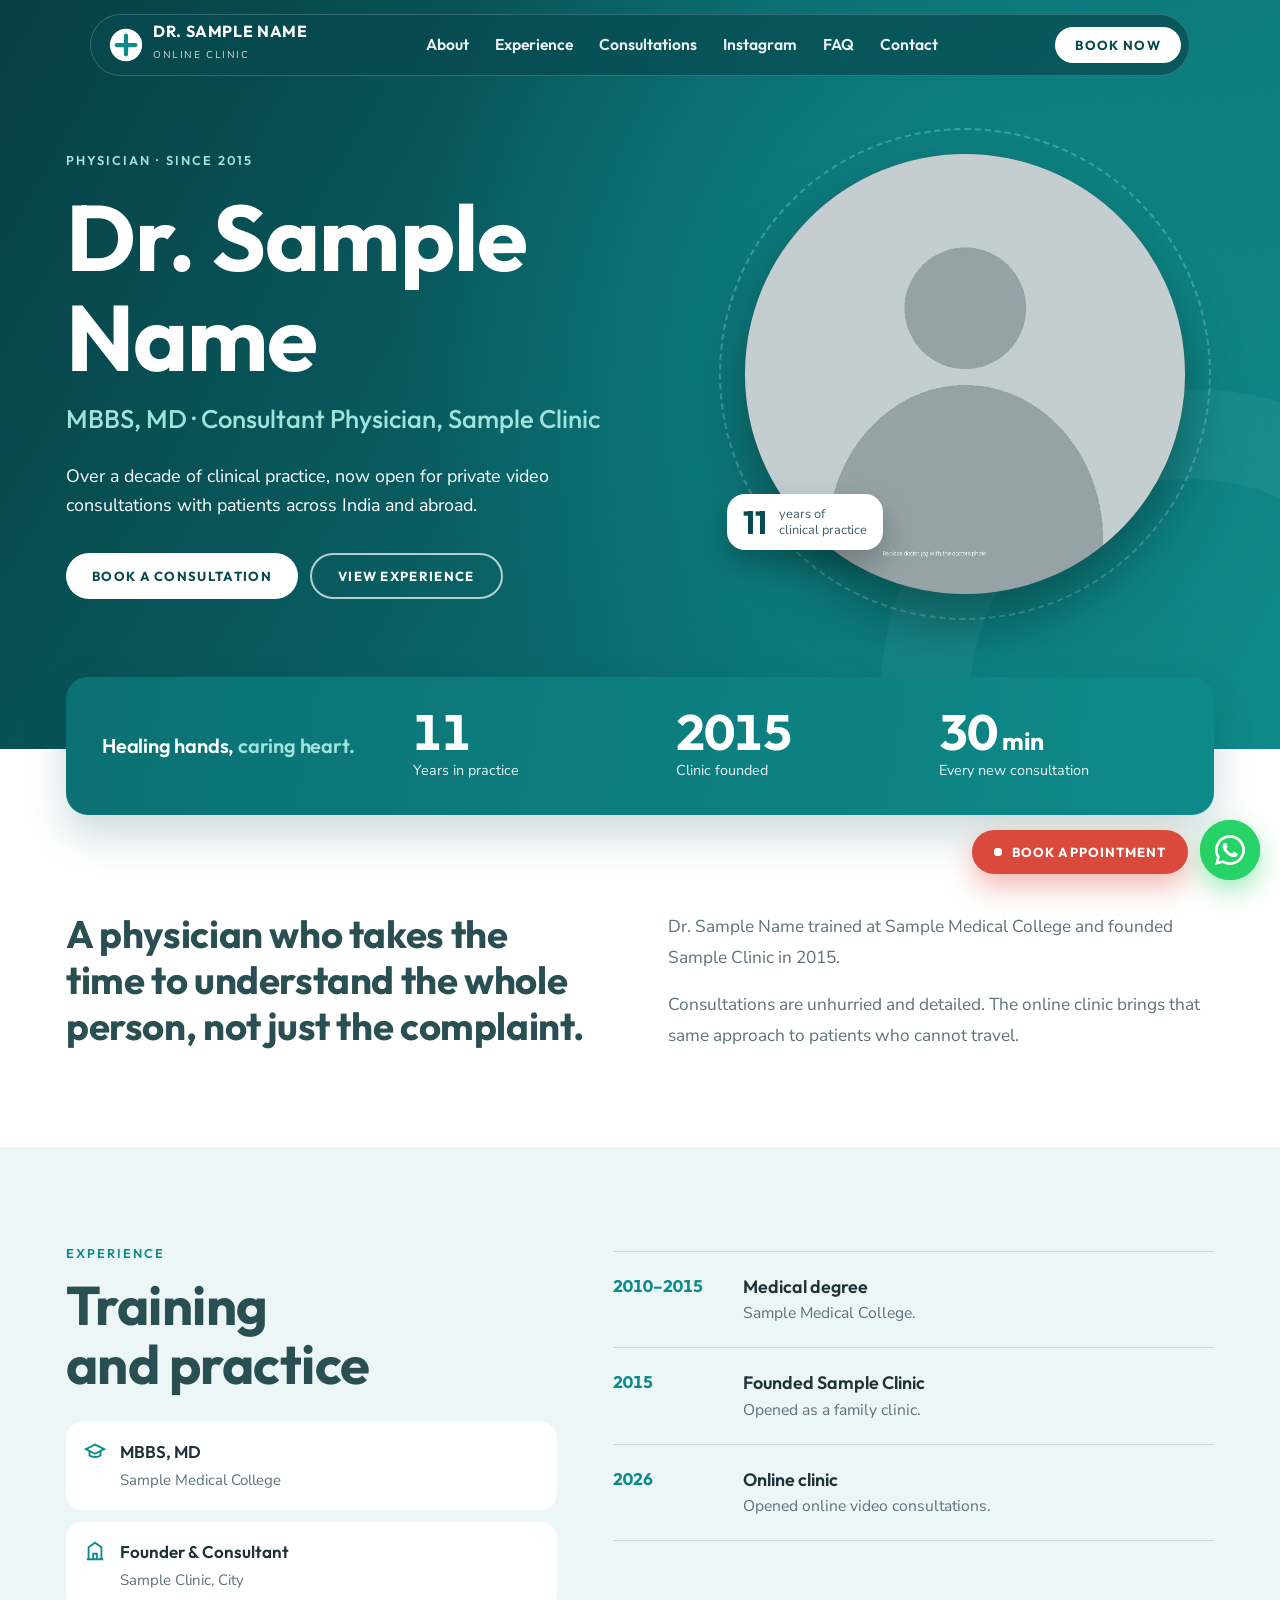
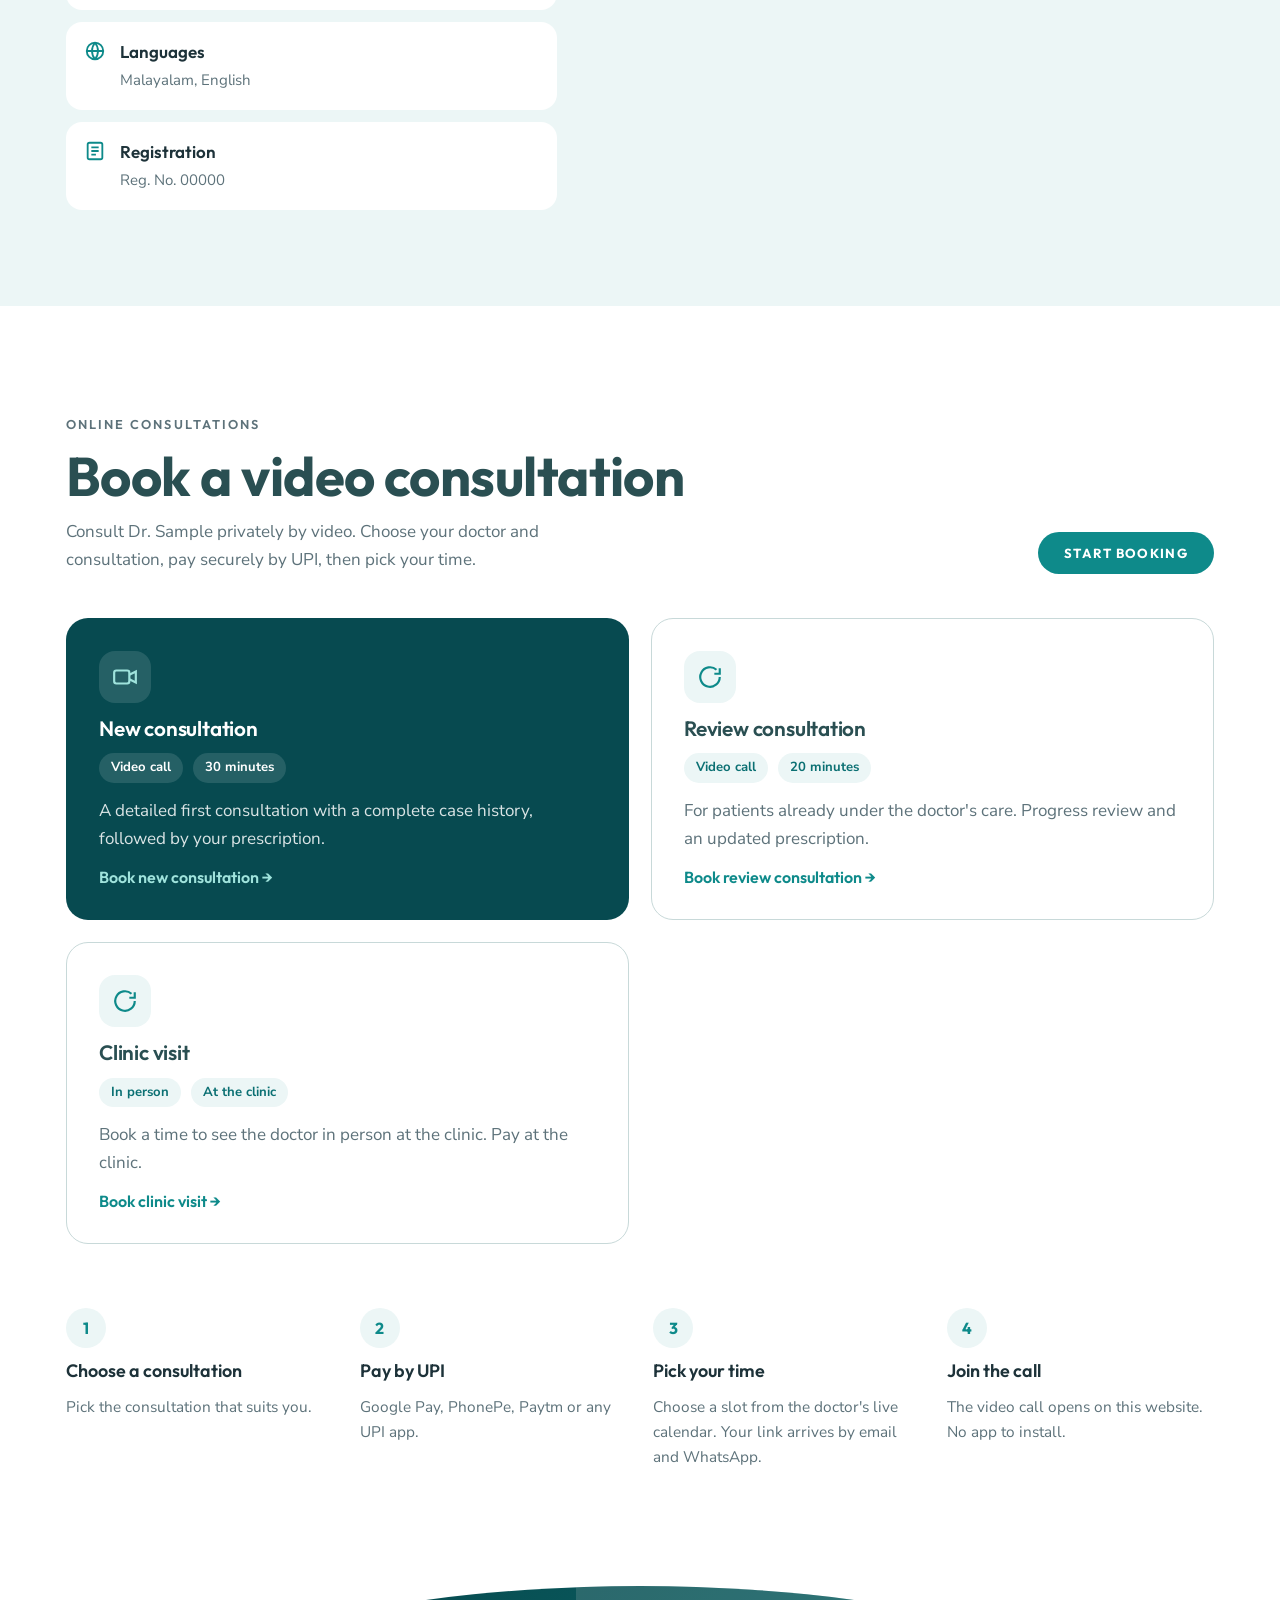
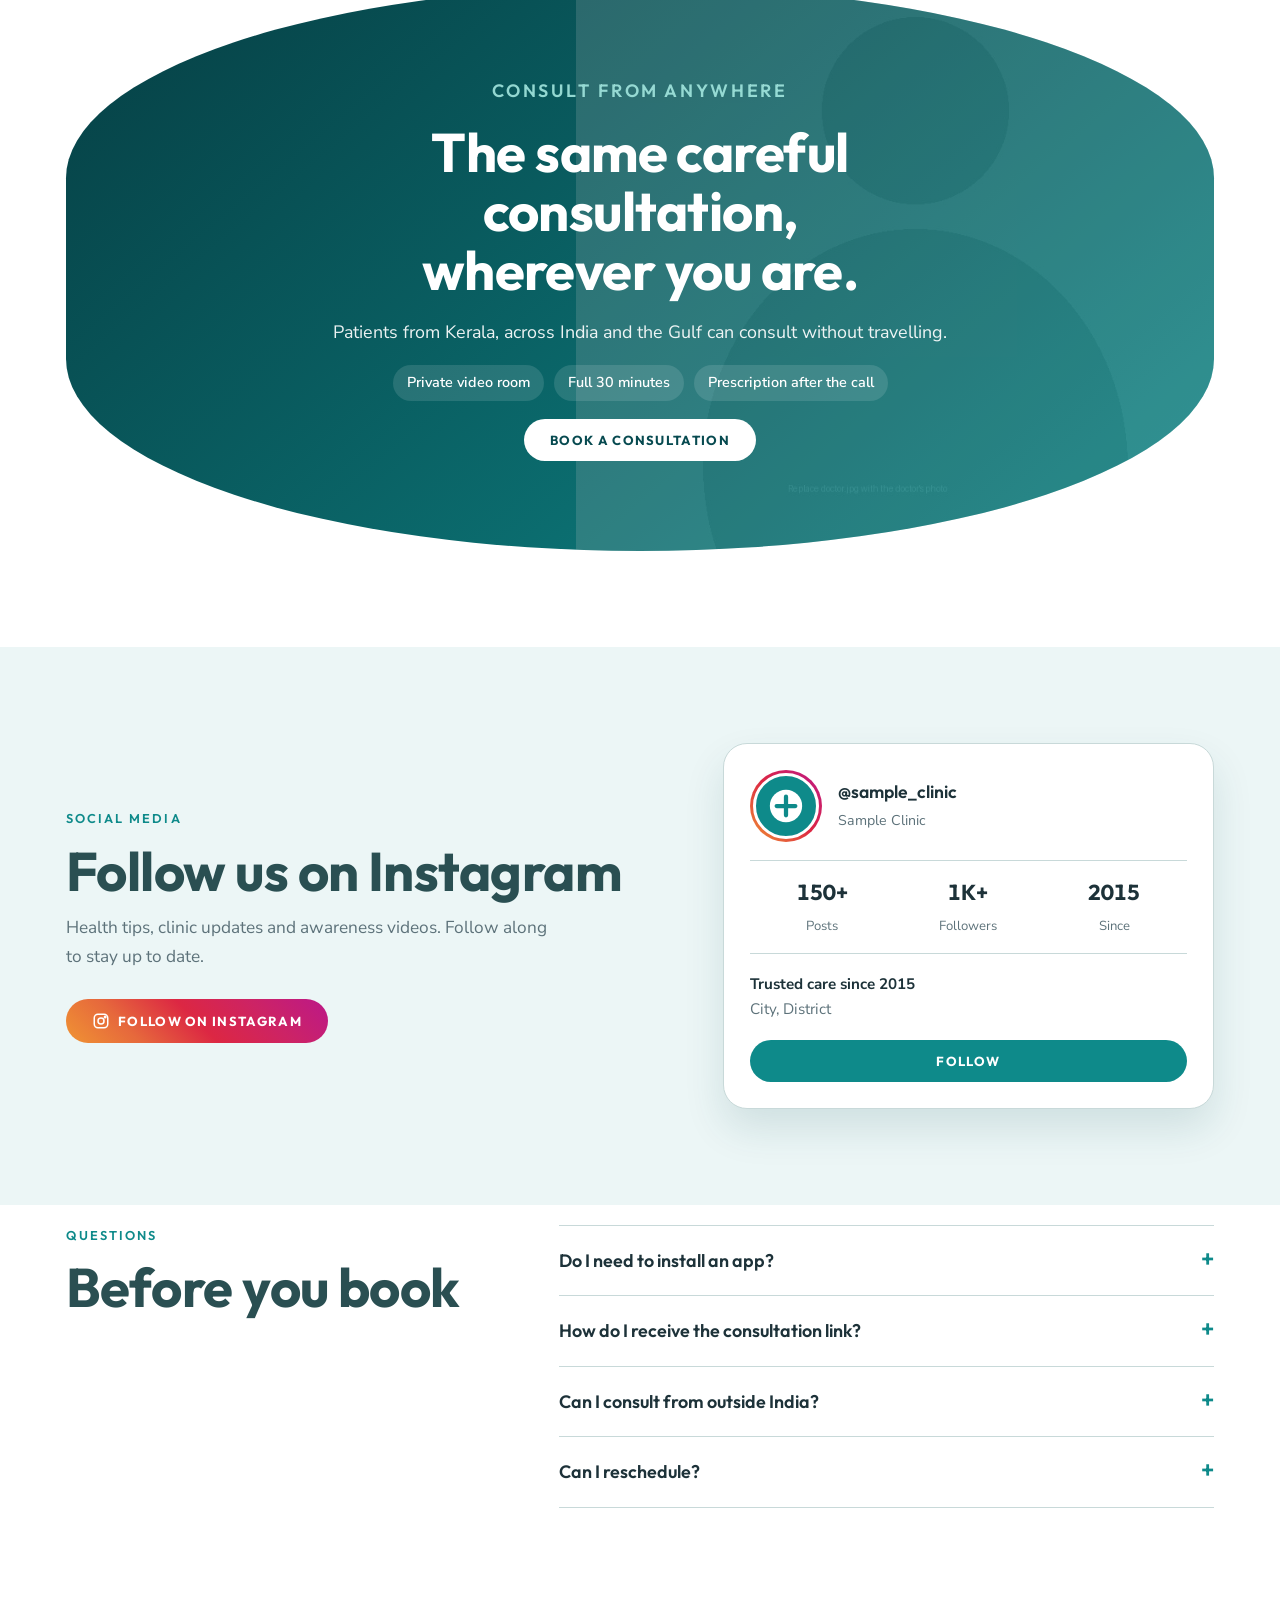
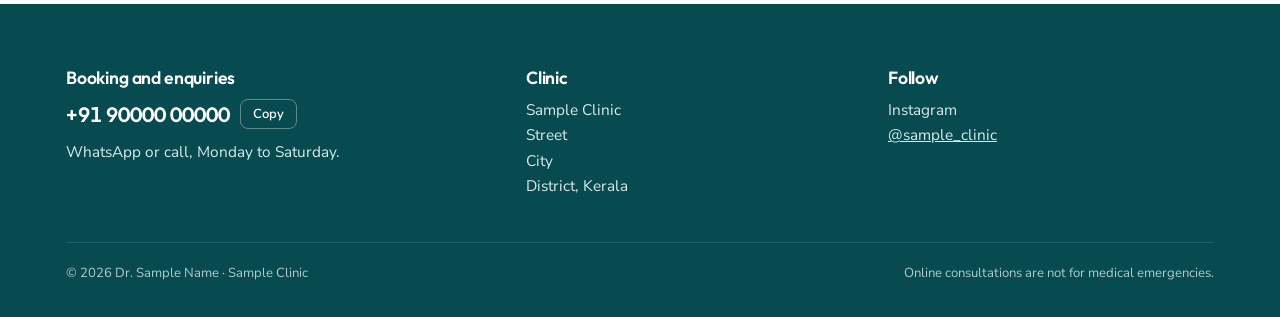
==== index.html @ 34da8a1d "Initial commit" ====
<!doctype html>
<html lang="en">
<head>
<meta charset="utf-8">
<meta name="viewport" content="width=device-width, initial-scale=1, viewport-fit=cover">
<title>Online Clinic</title>
<meta name="description" content="Book an online video consultation.">
<style>:root{padding-top:env(safe-area-inset-top,0px);padding-bottom:env(safe-area-inset-bottom,0px)}body{margin:0}img{max-width:100%}[hidden]{display:none!important}</style>
<link rel="preconnect" href="https://fonts.googleapis.com">
<link rel="stylesheet" href="https://fonts.googleapis.com/css2?family=Outfit:wght@500;600;700;800&family=Nunito+Sans:opsz,wght@6..12,400;6..12,600;6..12,700&display=swap">
<link rel="stylesheet" href="style.css">
<link rel="manifest" href="manifest.webmanifest">
<link rel="icon" type="image/png" href="icons/icon-192.png">
<link rel="apple-touch-icon" href="icons/icon-192.png">
<!-- Doctor details live in config.js. Do not edit this file for a new doctor. -->
<script>document.write('<script src="config.js?v=' + Date.now() + '"><\/script>')</script><!-- always the newest settings -->
</head>
<body>
<div id="app"></div>
<div class="overlay" id="ov" hidden>
  <div class="sheet" role="dialog" aria-modal="true" aria-labelledby="sheet-title">
    <div class="sheet-top"><h3 id="sheet-title">Book a consultation</h3><button class="x" id="close" aria-label="Close">×</button></div>
    <div class="prog" aria-hidden="true"><i></i><i></i><i></i></div>
    <div id="stepbox"></div>
  </div>
</div>
<script src="qrcode.js"></script>
<script src="app.js"></script>
</body>
</html>
---- style.css ----
/* Template: colours come from config.js → theme. Layout: floating pill nav over a full-bleed teal hero (doctor profile + portrait in a big circle) → overlapping stats band → two-column statement → experience timeline → booking (types + steps) → circle-cropped online consult panel → FAQ → contact. Prices appear only inside the booking sheet. */
:root{
  --brand:#0e8a8a; --brand-deep:#074a50; --accent:#d94a3d; --sky:#9fe3dc;
  --teal:var(--brand); --teal-deep:var(--brand-deep); --teal-ink:color-mix(in srgb,var(--brand) 60%,var(--brand-deep)); --coral:var(--accent);
  --slate:color-mix(in srgb,var(--brand-deep) 55%,#555); --bg:#ffffff; --soft:color-mix(in srgb,var(--brand) 8%,#fff); --surface:#ffffff; --fg:#1d3239; --muted:#5d727a; --line:color-mix(in srgb,var(--brand) 14%,#e6e6e6);
  --on-teal:#ffffff;
  --display:"Outfit","Avenir Next","Segoe UI",system-ui,sans-serif;
  --body:"Nunito Sans",system-ui,-apple-system,sans-serif;
}
@media (prefers-color-scheme:dark){:root:not([data-theme="light"]){
  --teal:color-mix(in srgb,var(--brand) 55%,#fff); --teal-deep:color-mix(in srgb,var(--brand-deep) 75%,#000); --teal-ink:color-mix(in srgb,var(--brand-deep) 85%,#000); --coral:color-mix(in srgb,var(--accent) 70%,#fff);
  --slate:#c4d6da; --bg:#0d1719; --soft:#13232a; --surface:#172a30; --fg:#e7f0f1; --muted:#a0b5b9; --line:#26404a;
  --on-teal:#06191a; color-scheme:dark}}
:root[data-theme="dark"]{
  --teal:color-mix(in srgb,var(--brand) 55%,#fff); --teal-deep:color-mix(in srgb,var(--brand-deep) 75%,#000); --teal-ink:color-mix(in srgb,var(--brand-deep) 85%,#000); --coral:color-mix(in srgb,var(--accent) 70%,#fff);
  --slate:#c4d6da; --bg:#0d1719; --soft:#13232a; --surface:#172a30; --fg:#e7f0f1; --muted:#a0b5b9; --line:#26404a;
  --on-teal:#06191a; color-scheme:dark}
*{box-sizing:border-box}
html{scroll-behavior:smooth}
body{background:var(--bg);color:var(--fg);font-family:var(--body);font-size:17px;line-height:1.65}
body::before{content:"";position:fixed;inset:0 0 auto;height:env(safe-area-inset-top,0px);z-index:40;background:var(--teal-deep)}
.wrap{max-width:1180px;margin:0 auto;padding-left:max(16px,env(safe-area-inset-left,0px));padding-right:max(16px,env(safe-area-inset-right,0px))}
h1,h2,h3{font-family:var(--display);line-height:1.08;text-wrap:balance;margin:0;letter-spacing:-.01em}
h2{font-size:clamp(2rem,4.6vw,3.4rem);font-weight:700;color:var(--slate)}
h3{font-size:1.3rem;font-weight:600;color:var(--slate)}
p{margin:0}
a{color:inherit}
.eyebrow{font-family:var(--display);font-size:.8rem;letter-spacing:.16em;text-transform:uppercase;font-weight:600;color:var(--teal)}
.btn{display:inline-flex;align-items:center;justify-content:center;gap:8px;border:0;border-radius:999px;padding:13px 26px;font:700 .82rem var(--display);letter-spacing:.1em;text-transform:uppercase;cursor:pointer;text-decoration:none;transition:transform .15s,background .15s}
.btn:hover{transform:translateY(-1px)}
.btn:focus-visible,button:focus-visible,a:focus-visible,input:focus-visible,textarea:focus-visible,summary:focus-visible{outline:3px solid var(--coral);outline-offset:3px}
.btn-solid{background:var(--teal);color:var(--on-teal)}
.btn-light{background:#fff;color:var(--brand-deep)}
.btn-line{background:transparent;color:#fff;border:2px solid rgba(255,255,255,.7)}
.go{font-family:var(--display);font-weight:600;color:var(--teal);text-decoration:none;display:inline-flex;gap:6px;align-items:center;border:0;background:none;padding:0;font-size:1rem;cursor:pointer}
.go:hover{text-decoration:underline}
section{padding-block:96px}

/* floating pill nav */
.navwrap{position:fixed;top:calc(14px + env(safe-area-inset-top,0px));left:0;right:0;z-index:30;padding-left:max(16px,env(safe-area-inset-left,0px));padding-right:max(16px,env(safe-area-inset-right,0px))}
.pill{max-width:1100px;margin:0 auto;display:flex;align-items:center;justify-content:space-between;gap:16px;padding:8px 8px 8px 18px;border-radius:999px;background:color-mix(in srgb,var(--brand-deep) 72%,transparent);backdrop-filter:blur(12px);-webkit-backdrop-filter:blur(12px);border:1px solid rgba(255,255,255,.18);color:#fff}
.brand{display:flex;align-items:center;gap:10px;text-decoration:none}
.brand b{font-family:var(--display);font-weight:700;font-size:1rem;letter-spacing:.04em;display:block;line-height:1}
.brand small{font-size:.62rem;letter-spacing:.16em;text-transform:uppercase;opacity:.8}
.links{display:flex;gap:26px;font-family:var(--display);font-weight:600;font-size:.98rem}
.links a{text-decoration:none;opacity:.92}
.links a:hover{opacity:1}
.pill .btn{padding:10px 20px}
@media (max-width:900px){.links{display:none}}

/* hero */
.hero{background:var(--teal-deep);color:#fff;position:relative;overflow:hidden;padding-block:150px 150px}
.hero::before{content:"";position:absolute;inset:0;background:radial-gradient(circle at 78% 40%,color-mix(in srgb,var(--brand) 90%,transparent),transparent 55%),linear-gradient(120deg,color-mix(in srgb,var(--brand-deep) 85%,#000) 0%,color-mix(in srgb,var(--brand-deep) 50%,var(--brand)) 60%,var(--brand) 100%)}
.hero-grid{position:relative;display:grid;grid-template-columns:1.1fr .9fr;gap:40px;align-items:center}
@media (max-width:900px){.hero-grid{grid-template-columns:1fr}.hero{padding-block:120px 140px}}
.hero .eyebrow{color:var(--sky)}
.hero h1{font-size:clamp(3rem,7.6vw,5.8rem);font-weight:700;margin-block:16px 10px}
.hero .role{font-family:var(--display);font-size:clamp(1.2rem,2.4vw,1.6rem);font-weight:500;color:var(--sky);margin-bottom:22px}
.hero .lead{font-size:1.12rem;max-width:48ch;opacity:.92}
.cta{display:flex;flex-wrap:wrap;gap:12px;margin-top:32px}
.portrait{position:relative;justify-self:center;width:min(440px,100%);aspect-ratio:1}
.portrait .ring{position:absolute;inset:-6%;border-radius:50%;border:2px solid rgba(159,227,220,.35)}
.portrait .disc{position:absolute;inset:0;border-radius:50%;overflow:hidden;background:#5b5f66;box-shadow:0 30px 60px rgba(0,0,0,.35)}
.portrait img{width:100%;height:100%;object-fit:cover;object-position:50% 20%;display:block}
.portrait .badge{position:absolute;left:-4%;bottom:10%;background:#fff;color:var(--brand-deep);border-radius:18px;padding:12px 16px;display:flex;gap:12px;align-items:center;box-shadow:0 14px 30px rgba(0,0,0,.25)}
.portrait .badge strong{font-family:var(--display);font-size:2rem;line-height:1;font-weight:700}
.portrait .badge span{font-size:.8rem;line-height:1.25;color:#3f5d6b}
.arc{position:absolute;right:-220px;bottom:-260px;width:620px;height:620px;border-radius:50%;border:90px solid rgba(159,227,220,.07)}

/* stats band */
.band{position:relative;z-index:2;margin-top:-72px}
.band-in{background:linear-gradient(100deg,var(--teal-ink),var(--teal));color:#fff;border-radius:22px;padding:30px 36px;display:grid;grid-template-columns:1.2fr repeat(3,1fr);gap:24px;align-items:center;box-shadow:0 20px 40px rgba(7,74,80,.2)}
.band-in h3{color:#fff;font-size:1.25rem;line-height:1.2}
.band-in h3 span{color:var(--sky)}
.stat strong{font-family:var(--display);font-size:clamp(2.2rem,4vw,3.1rem);font-weight:700;line-height:1;display:block;font-variant-numeric:tabular-nums}
.stat small{font-size:.9rem;opacity:.9}
@media (max-width:820px){.band-in{grid-template-columns:1fr 1fr;padding:26px}.band-in h3{grid-column:1/-1}}

/* statement */
.statement{display:grid;grid-template-columns:1fr 1fr;gap:56px;align-items:start}
@media (max-width:820px){.statement{grid-template-columns:1fr;gap:24px}}
.statement h2{font-size:clamp(1.7rem,3.4vw,2.4rem);line-height:1.2}
.statement p{color:var(--muted);font-size:1.08rem;line-height:1.8}
.statement p + p{margin-top:16px}

/* experience */
.exp{background:var(--soft)}
.exp-grid{display:grid;grid-template-columns:.9fr 1.1fr;gap:56px}
@media (max-width:820px){.exp-grid{grid-template-columns:1fr;gap:36px}}
.exp-grid > div{min-width:0}
.timeline{display:grid;gap:0;position:relative;margin-top:8px}
.tl{display:grid;grid-template-columns:110px 1fr;gap:20px;padding-block:20px;border-bottom:1px solid var(--line)}
.tl:first-child{border-top:1px solid var(--line)}
.tl .yr{font-family:var(--display);font-weight:700;color:var(--teal);font-size:1.05rem;font-variant-numeric:tabular-nums}
.tl b{font-family:var(--display);font-weight:600;font-size:1.12rem;display:block;color:var(--fg)}
.tl p{color:var(--muted);font-size:.98rem}
@media (max-width:520px){.tl{grid-template-columns:1fr;gap:4px}}
.creds{display:grid;gap:12px;margin-top:28px}
.cred{display:flex;gap:14px;align-items:flex-start;background:var(--surface);border-radius:16px;padding:16px 18px}
.cred svg{flex:none;color:var(--teal);margin-top:2px}
.cred b{display:block;font-family:var(--display);font-weight:600}
.cred span{color:var(--muted);font-size:.94rem}
.tag{display:inline-block;font-size:.66rem;letter-spacing:.1em;text-transform:uppercase;border:1px solid var(--line);color:var(--muted);padding:1px 7px;border-radius:6px;margin-left:6px;vertical-align:middle;font-family:var(--body)}

/* booking */
.book-head{display:flex;flex-wrap:wrap;justify-content:space-between;align-items:end;gap:20px;margin-bottom:44px}
.book-head p{color:var(--muted);max-width:52ch;margin-top:12px}
.types{display:grid;grid-template-columns:repeat(2,1fr);gap:22px}
@media (max-width:760px){.types{grid-template-columns:1fr}}
.type{border-radius:22px;padding:32px;display:grid;gap:14px;align-content:start;background:var(--surface);border:1px solid var(--line)}
.type.feature{background:var(--teal-deep);color:#fff;border-color:transparent}
.type.feature h3{color:#fff}
.type.feature .go{color:var(--sky)}
.type .meta{display:flex;gap:10px;flex-wrap:wrap}
.type .meta span{font-size:.82rem;font-weight:700;border-radius:999px;padding:4px 12px;background:var(--soft);color:var(--teal-ink)}
.type.feature .meta span{background:rgba(255,255,255,.12);color:#fff}
.type p{color:var(--muted)}
.type.feature p{color:rgba(255,255,255,.85)}
.ic{width:52px;height:52px;border-radius:16px;display:grid;place-items:center;background:var(--soft);color:var(--teal)}
.type.feature .ic{background:rgba(255,255,255,.12);color:var(--sky)}
.steps{display:grid;grid-template-columns:repeat(4,1fr);gap:26px;margin-top:64px;counter-reset:s}
@media (max-width:900px){.steps{grid-template-columns:1fr 1fr}}
@media (max-width:520px){.steps{grid-template-columns:1fr}}
.step{display:grid;gap:8px;align-content:start}
.step::before{counter-increment:s;content:counter(s);font-family:var(--display);font-weight:700;font-size:1rem;width:40px;height:40px;border-radius:50%;display:grid;place-items:center;background:var(--soft);color:var(--teal)}
.step b{font-family:var(--display);font-weight:600;font-size:1.12rem}
.step p{color:var(--muted);font-size:.96rem}

/* circle panel */
.circle-sec{padding-block:20px 96px}
.circle{position:relative;border-radius:50% / 34%;overflow:hidden;background:linear-gradient(140deg,color-mix(in srgb,var(--brand-deep) 85%,#000),var(--brand));color:#fff;min-height:520px;display:grid;place-items:center;text-align:center;padding:90px 24px}
@media (max-width:700px){.circle{border-radius:40px;min-height:0;padding:64px 22px}}
.circle::before{content:"";position:absolute;inset:0;background:var(--photo) right -40px bottom/auto 120% no-repeat;opacity:.18;filter:grayscale(1)}
.circle > div{position:relative;max-width:640px;display:grid;gap:18px;justify-items:center}
.circle h2{color:#fff}
.circle p{font-size:1.12rem;opacity:.92}
.ticks{display:flex;flex-wrap:wrap;gap:10px;justify-content:center}
.ticks span{font-size:.9rem;font-weight:600;background:rgba(255,255,255,.12);border-radius:999px;padding:6px 14px}

/* faq */
.faq-grid{display:grid;grid-template-columns:.8fr 1.2fr;gap:56px}
@media (max-width:820px){.faq-grid{grid-template-columns:1fr;gap:28px}}
.faq-grid > div{min-width:0}
details{border-bottom:1px solid var(--line)}
details:first-of-type{border-top:1px solid var(--line)}
summary{cursor:pointer;font-family:var(--display);font-weight:600;font-size:1.12rem;padding-block:20px;list-style:none;display:flex;justify-content:space-between;gap:16px}
summary::-webkit-details-marker{display:none}
summary::after{content:"+";color:var(--teal);font-size:1.5rem;line-height:1}
details[open] summary::after{content:"–"}
details p{color:var(--muted);padding-bottom:20px}

/* contact & footer */
footer{background:var(--teal-deep);color:#d6ecea;padding-block:64px 32px}
.foot{display:grid;grid-template-columns:1.3fr 1fr 1fr;gap:36px}
@media (max-width:820px){.foot{grid-template-columns:1fr}}
.foot h3{color:#fff;font-size:1.1rem;margin-bottom:10px}
.foot p{font-size:.96rem}
.copyrow{display:flex;gap:10px;align-items:center;flex-wrap:wrap}
.copyrow span{font-family:var(--display);font-weight:600;font-size:1.3rem;color:#fff;user-select:all;font-variant-numeric:tabular-nums}
.mini{border:1px solid rgba(255,255,255,.35);background:transparent;color:#fff;border-radius:8px;padding:5px 12px;font:600 13px var(--body);cursor:pointer}
.legal{margin-top:44px;padding-top:20px;border-top:1px solid rgba(255,255,255,.15);font-size:.82rem;display:flex;flex-wrap:wrap;justify-content:space-between;gap:10px;opacity:.8}


/* instagram */
.insta{background:var(--soft)}
.insta-grid{display:grid;grid-template-columns:1.1fr .9fr;gap:56px;align-items:center}
@media (max-width:820px){.insta-grid{grid-template-columns:1fr;gap:32px}}
.insta-grid > div{min-width:0}
.insta-grid p.sub{color:var(--muted);font-size:1.08rem;max-width:50ch;margin-top:14px}
.btn-ig{background:linear-gradient(45deg,#f09433,#e6683c,#dc2743,#cc2366,#bc1888);color:#fff;margin-top:28px}
.igcard{background:var(--surface);border-radius:24px;padding:26px;display:grid;gap:18px;box-shadow:0 20px 40px rgba(7,74,80,.12);border:1px solid var(--line)}
.igtop{display:flex;align-items:center;gap:16px}
.igav{width:72px;height:72px;border-radius:50%;padding:3px;background:linear-gradient(45deg,#f09433,#dc2743,#bc1888);flex:none}
.igav span{display:grid;place-items:center;width:100%;height:100%;border-radius:50%;background:var(--brand);border:3px solid var(--surface)}
.igtop b{font-family:var(--display);font-weight:600;font-size:1.1rem;display:block;overflow-wrap:anywhere}
.igtop small{color:var(--muted)}
.igstats{display:grid;grid-template-columns:repeat(3,1fr);text-align:center;border-block:1px solid var(--line);padding-block:14px}
.igstats strong{font-family:var(--display);font-size:1.35rem;display:block;font-variant-numeric:tabular-nums}
.igstats span{font-size:.82rem;color:var(--muted)}
.igbio{font-size:.95rem;color:var(--muted)}
.igbio b{color:var(--fg)}
.igcard .btn{width:100%}


/* ===== motion ===== */
@keyframes up{from{opacity:0;transform:translateY(30px)}to{opacity:1;transform:none}}
@keyframes pop{from{opacity:0;transform:scale(.85)}to{opacity:1;transform:none}}
@keyframes spin{to{transform:rotate(360deg)}}
@keyframes bob{0%,100%{transform:translateY(0)}50%{transform:translateY(-10px)}}
@keyframes breathe{0%,100%{transform:scale(1);opacity:.07}50%{transform:scale(1.08);opacity:.12}}
@keyframes navin{from{opacity:0;transform:translateY(-24px)}to{opacity:1;transform:none}}
@keyframes ping{0%{transform:scale(1);opacity:.6}100%{transform:scale(1.9);opacity:0}}
@keyframes shine{from{left:-60%}to{left:130%}}
@keyframes grow{from{transform:scaleX(0)}to{transform:scaleX(1)}}
.pill{animation:navin .8s cubic-bezier(.2,.8,.2,1) both}
.hero .eyebrow{animation:up .7s .15s both}
.hero h1{animation:up .8s .25s both}
.hero .role{animation:up .8s .38s both}
.hero .lead{animation:up .8s .5s both}
.hero .cta{animation:up .8s .62s both}
.portrait{animation:pop 1s .3s cubic-bezier(.2,.8,.2,1) both}
.portrait .ring{border-style:dashed;animation:spin 40s linear infinite}
.portrait .badge{animation:bob 4s ease-in-out infinite}
.arc{animation:breathe 7s ease-in-out infinite}
.band-in{animation:up .9s .8s both}
.btn{position:relative;overflow:hidden}
.btn::after{content:"";position:absolute;top:0;bottom:0;width:40%;left:-60%;background:linear-gradient(100deg,transparent,rgba(255,255,255,.35),transparent);transform:skewX(-20deg)}
.btn:hover::after{animation:shine .7s ease}
.type,.cred,.igcard,.step{transition:translate .35s cubic-bezier(.2,.8,.2,1),box-shadow .35s}
.type:hover,.igcard:hover{translate:0 -6px;box-shadow:0 24px 44px rgba(7,74,80,.16)}
.cred:hover{translate:6px 0}
.step:hover{translate:0 -4px}
.step:hover::before{background:var(--teal);color:var(--on-teal)}
.step::before{transition:background .3s,color .3s}
.portrait .disc img{transition:transform .8s cubic-bezier(.2,.8,.2,1)}
.portrait:hover .disc img{transform:scale(1.06)}
.tl{position:relative}
.tl::after{content:"";position:absolute;left:0;bottom:-1px;height:2px;width:100%;background:var(--teal);transform-origin:left;transform:scaleX(0);transition:transform .6s}
.tl:hover::after{transform:scaleX(1)}
@supports (animation-timeline: view()){
  .rv{animation:up linear both;animation-timeline:view();animation-range:entry 0% entry 55%}
  .rv-pop{animation:pop linear both;animation-timeline:view();animation-range:entry 0% entry 60%}
  .circle{animation:pop linear both;animation-timeline:view();animation-range:entry 0% entry 50%}
}

/* ===== floating buttons ===== */
.fab-wa{position:fixed;right:calc(20px + env(safe-area-inset-right,0px));bottom:calc(20px + env(safe-area-inset-bottom,0px));z-index:45;width:60px;height:60px;border-radius:50%;background:#25d366;color:#fff;display:grid;place-items:center;box-shadow:0 10px 26px rgba(37,211,102,.45);text-decoration:none;animation:pop .6s 1.2s both;transition:transform .2s}
.fab-wa::before{content:"";position:absolute;inset:0;border-radius:50%;background:#25d366;animation:ping 2.2s 2s infinite;z-index:-1}
.fab-wa:hover{transform:scale(1.08)}
.fab-wa .tip{position:absolute;right:72px;white-space:nowrap;background:var(--surface);color:var(--fg);font:600 .85rem var(--body);padding:8px 12px;border-radius:10px;box-shadow:0 8px 20px rgba(0,0,0,.15);opacity:0;transform:translateX(8px);transition:.25s;pointer-events:none}
.fab-wa:hover .tip{opacity:1;transform:none}
.fab-book{position:fixed;right:calc(92px + env(safe-area-inset-right,0px));bottom:calc(26px + env(safe-area-inset-bottom,0px));z-index:45;display:inline-flex;align-items:center;gap:10px;border:0;border-radius:999px;padding:14px 22px;background:var(--coral);color:#fff;font:700 .82rem var(--display);letter-spacing:.08em;text-transform:uppercase;cursor:pointer;box-shadow:0 12px 28px rgba(217,74,61,.4);animation:up .7s 1.4s both;transition:transform .2s,opacity .3s}
.fab-book:hover{transform:translateY(-3px)}
.fab-book .dot{width:8px;height:8px;border-radius:50%;background:#fff;position:relative}
.fab-book .dot::after{content:"";position:absolute;inset:0;border-radius:50%;background:#fff;animation:ping 1.6s infinite}
.fab-book.hide{opacity:0;pointer-events:none;transform:translateY(20px)}
@media (max-width:600px){
  .fab-book{left:calc(16px + env(safe-area-inset-left,0px));right:auto;bottom:calc(22px + env(safe-area-inset-bottom,0px));padding:14px 18px}
  .fab-wa{right:calc(16px + env(safe-area-inset-right,0px));bottom:calc(16px + env(safe-area-inset-bottom,0px))}
  .fab-wa .tip{display:none}
  footer{padding-bottom:110px}
}
@media (prefers-reduced-motion:reduce){*,*::before,*::after{animation:none!important;transition:none!important}}

/* booking sheet */
.overlay{position:fixed;inset:0;background:rgba(4,30,32,.6);z-index:50;display:grid;place-items:center;padding:16px}
.sheet{background:var(--surface);color:var(--fg);border-radius:24px;width:min(540px,100%);max-height:calc(100dvh - 32px);overflow:auto;padding:26px;display:grid;gap:18px}
.sheet-top{display:flex;justify-content:space-between;align-items:center;gap:12px}
.sheet-top h3{font-size:1.25rem}
.x{border:0;background:var(--soft);width:36px;height:36px;border-radius:50%;cursor:pointer;color:var(--fg);font-size:18px}
.prog{display:flex;gap:6px}
.prog i{flex:1;height:4px;border-radius:4px;background:var(--line)}
.prog i.on{background:var(--teal)}
.opt{display:flex;gap:14px;align-items:center;border:1.5px solid var(--line);border-radius:16px;padding:16px;background:var(--bg);cursor:pointer;text-align:left;font:inherit;color:inherit;width:100%}
.opt:hover{border-color:var(--teal)}
.opt div{flex:1;min-width:0}
.opt b{display:block;font-family:var(--display);font-weight:600}
.opt span{font-size:.88rem;color:var(--muted)}
.opt .fee{font-family:var(--display);font-weight:700;font-size:1.2rem;color:var(--fg);flex:none;font-variant-numeric:tabular-nums}
.days{display:grid;grid-template-columns:repeat(auto-fill,minmax(64px,1fr));gap:8px}
.slots{display:grid;grid-template-columns:repeat(auto-fill,minmax(92px,1fr));gap:8px}
.chip{border:1.5px solid var(--line);background:var(--bg);color:var(--fg);border-radius:12px;padding:10px 6px;font:600 14px var(--body);cursor:pointer;text-align:center;font-variant-numeric:tabular-nums}
.chip small{display:block;font-size:.72rem;color:var(--muted);font-weight:400}
.chip[aria-pressed="true"]{border-color:var(--teal);background:var(--soft)}
.chip:disabled{opacity:.35;cursor:not-allowed}
label.f{display:grid;gap:6px;font-size:.9rem;font-weight:600}
input,textarea{font:16px var(--body);padding:12px;border-radius:12px;border:1.5px solid var(--line);background:var(--bg);color:var(--fg);width:100%}
textarea{resize:vertical;min-height:80px}
.err{color:var(--coral);font-size:.86rem;min-height:1em}
.summary{background:var(--soft);border-radius:14px;padding:14px;display:grid;gap:4px;font-size:.94rem}
.summary div{display:flex;justify-content:space-between;gap:10px}
.qr{display:grid;place-items:center;gap:10px;text-align:center}
.qr canvas{width:180px;height:180px;border-radius:12px;background:#fff;padding:10px}
.apps{display:flex;gap:8px;justify-content:center;flex-wrap:wrap;font-size:.8rem;color:var(--muted)}
.apps span{border:1px solid var(--line);border-radius:999px;padding:3px 10px}
.upi{display:flex;gap:8px;align-items:center;justify-content:center;flex-wrap:wrap}
.upi span{font-weight:700;user-select:all}
.upi button{border:1px solid var(--line);background:var(--bg);color:var(--fg);border-radius:8px;padding:5px 10px;font:600 13px var(--body);cursor:pointer}
.done{text-align:center;display:grid;gap:12px;justify-items:center}
.tick{width:64px;height:64px;border-radius:50%;background:var(--teal);color:var(--on-teal);display:grid;place-items:center}
.sheet-actions{display:flex;gap:10px;justify-content:space-between}
.sheet .btn-ghost{background:transparent;color:var(--fg);border:1.5px solid var(--line)}
.small{font-size:.82rem;color:var(--muted)}
@media (prefers-reduced-motion:reduce){*{transition:none!important;scroll-behavior:auto!important}}

/* template additions */
.qr img,.qr canvas{width:190px;height:190px;border-radius:12px;background:#fff;padding:10px}
.calframe{width:100%;height:min(620px,70dvh);border:0;border-radius:14px;background:var(--bg)}
.sheet.wide{width:min(760px,100%)}
.paylink{display:none}
@media (pointer:coarse){.paylink{display:inline-flex}}

/* Standard: install app + quiet clinic login */
.navbtns{display:flex;gap:8px;align-items:center}
.install-btn{gap:8px}
.install-btn[hidden]{display:none!important}
@media (max-width:560px){#installNav span{display:none}#installNav{padding:10px 12px}}
.install-row{display:flex;align-items:center;justify-content:space-between;gap:16px;flex-wrap:wrap;margin-top:34px;padding:18px 20px;border-radius:18px;background:rgba(255,255,255,.08);border:1px solid rgba(255,255,255,.14)}
.install-row b{display:block;font-family:var(--display);font-size:1.05rem}.install-row span{opacity:.8;font-size:.92rem}
.inst{padding:4px 0 6px 20px;display:grid;gap:10px;line-height:1.5}
a.quiet{color:inherit;text-decoration:none;cursor:default}

/* Pro: doctors list */
.docs{display:grid;gap:18px;grid-template-columns:repeat(auto-fit,minmax(280px,1fr));margin-top:22px}
.doc-card{display:flex;gap:16px;background:var(--surface);border:1px solid var(--line);border-radius:22px;padding:18px;align-items:flex-start}
.doc-card img{width:96px;height:96px;border-radius:50%;object-fit:cover;object-position:center 20%;flex:none}
.doc-card h3{font-family:var(--display);font-size:1.15rem;color:var(--teal-deep)}
.doc-card .dt{color:var(--teal);font-weight:700;font-size:.92rem;margin:2px 0}
.doc-card .dl{color:var(--muted);font-size:.85rem}
.doc-card p{margin:6px 0 12px;color:var(--muted)}
.doc-opt{justify-content:flex-start!important;gap:12px;text-align:left}
.doc-opt img{width:48px;height:48px;border-radius:50%;object-fit:cover}
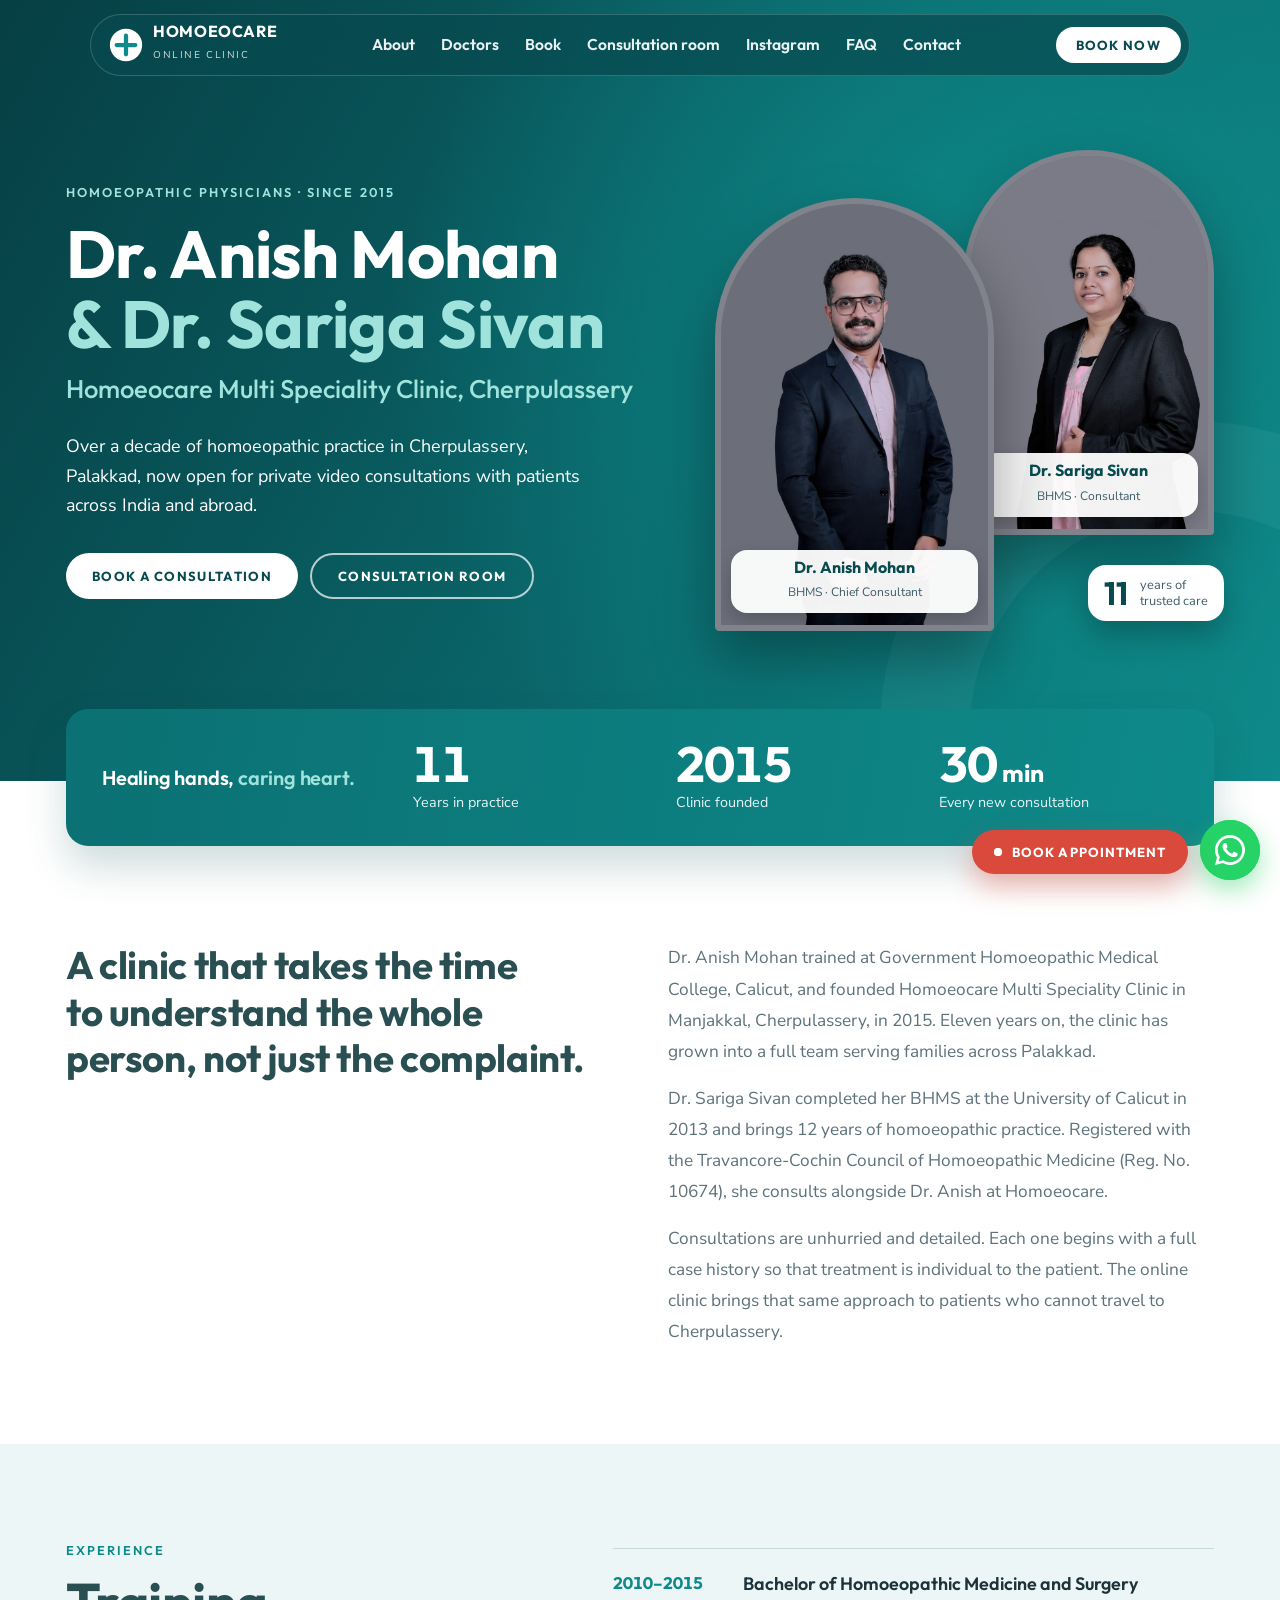
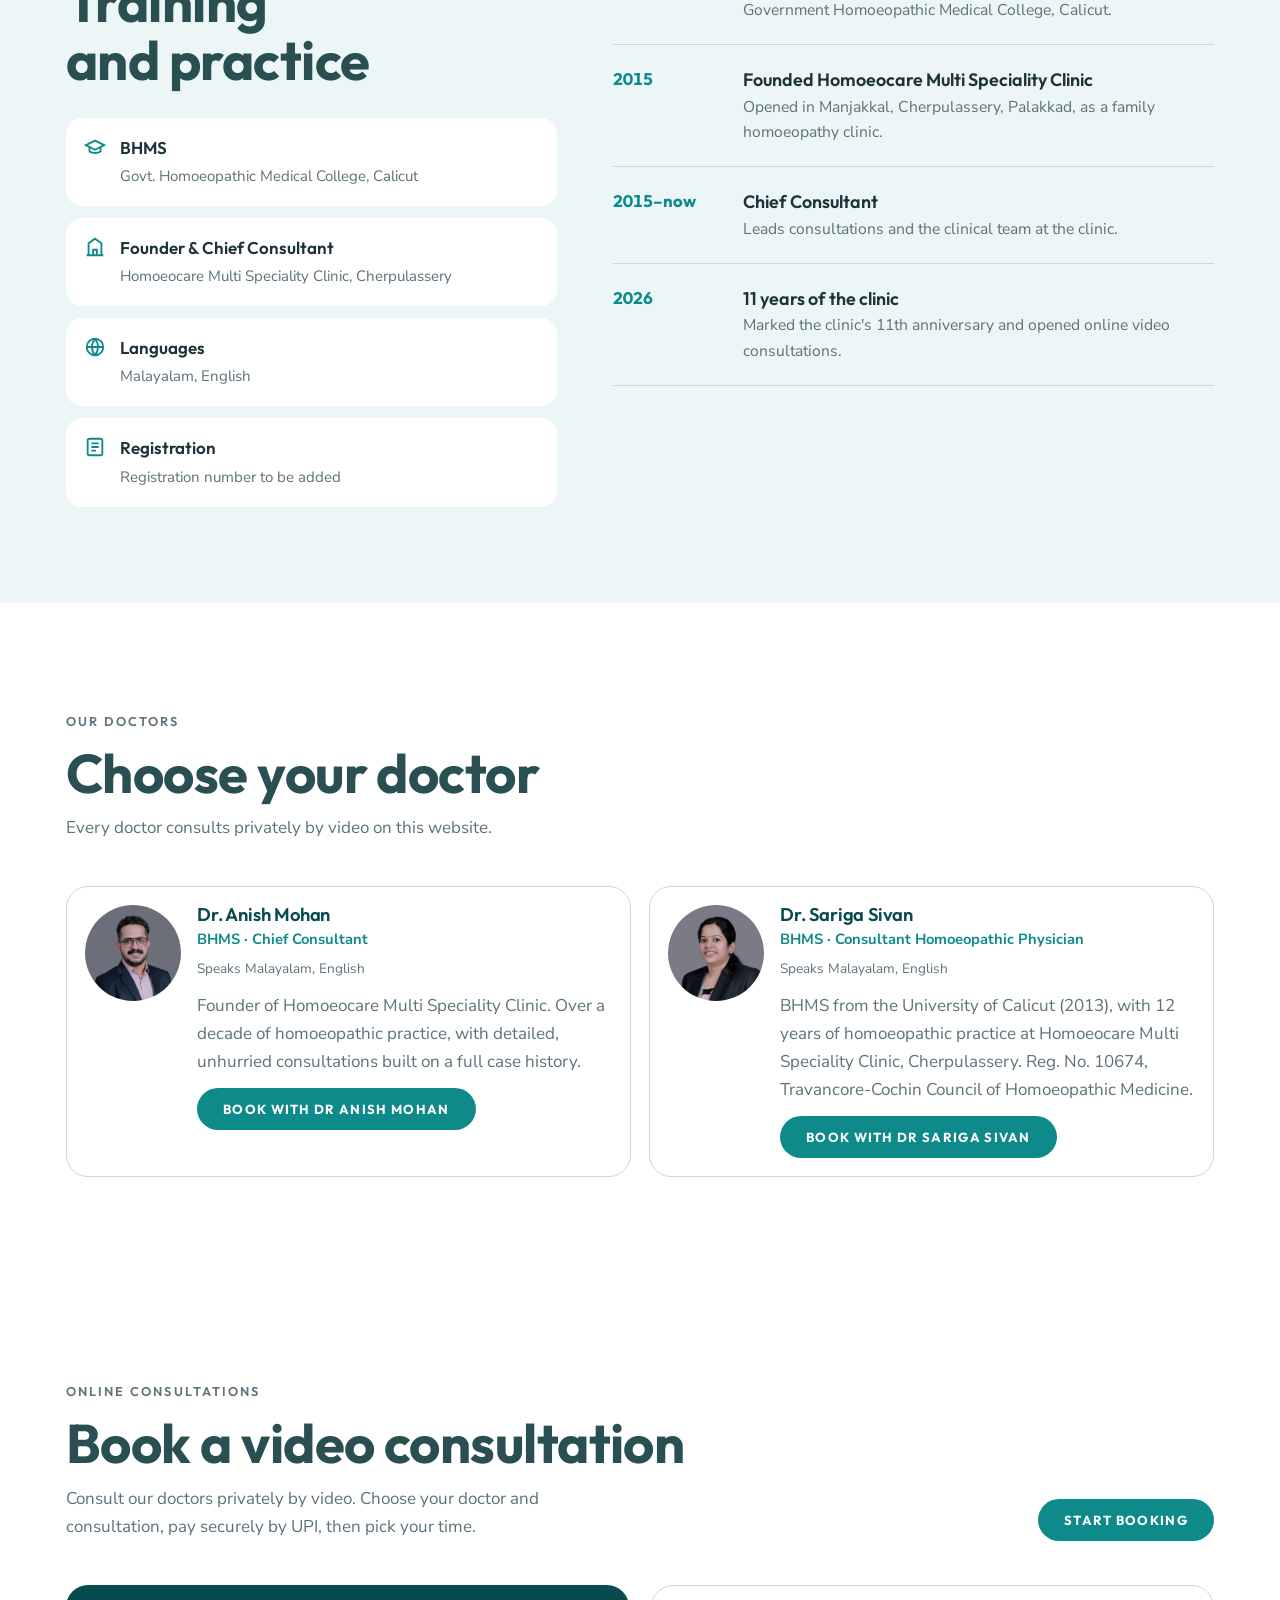
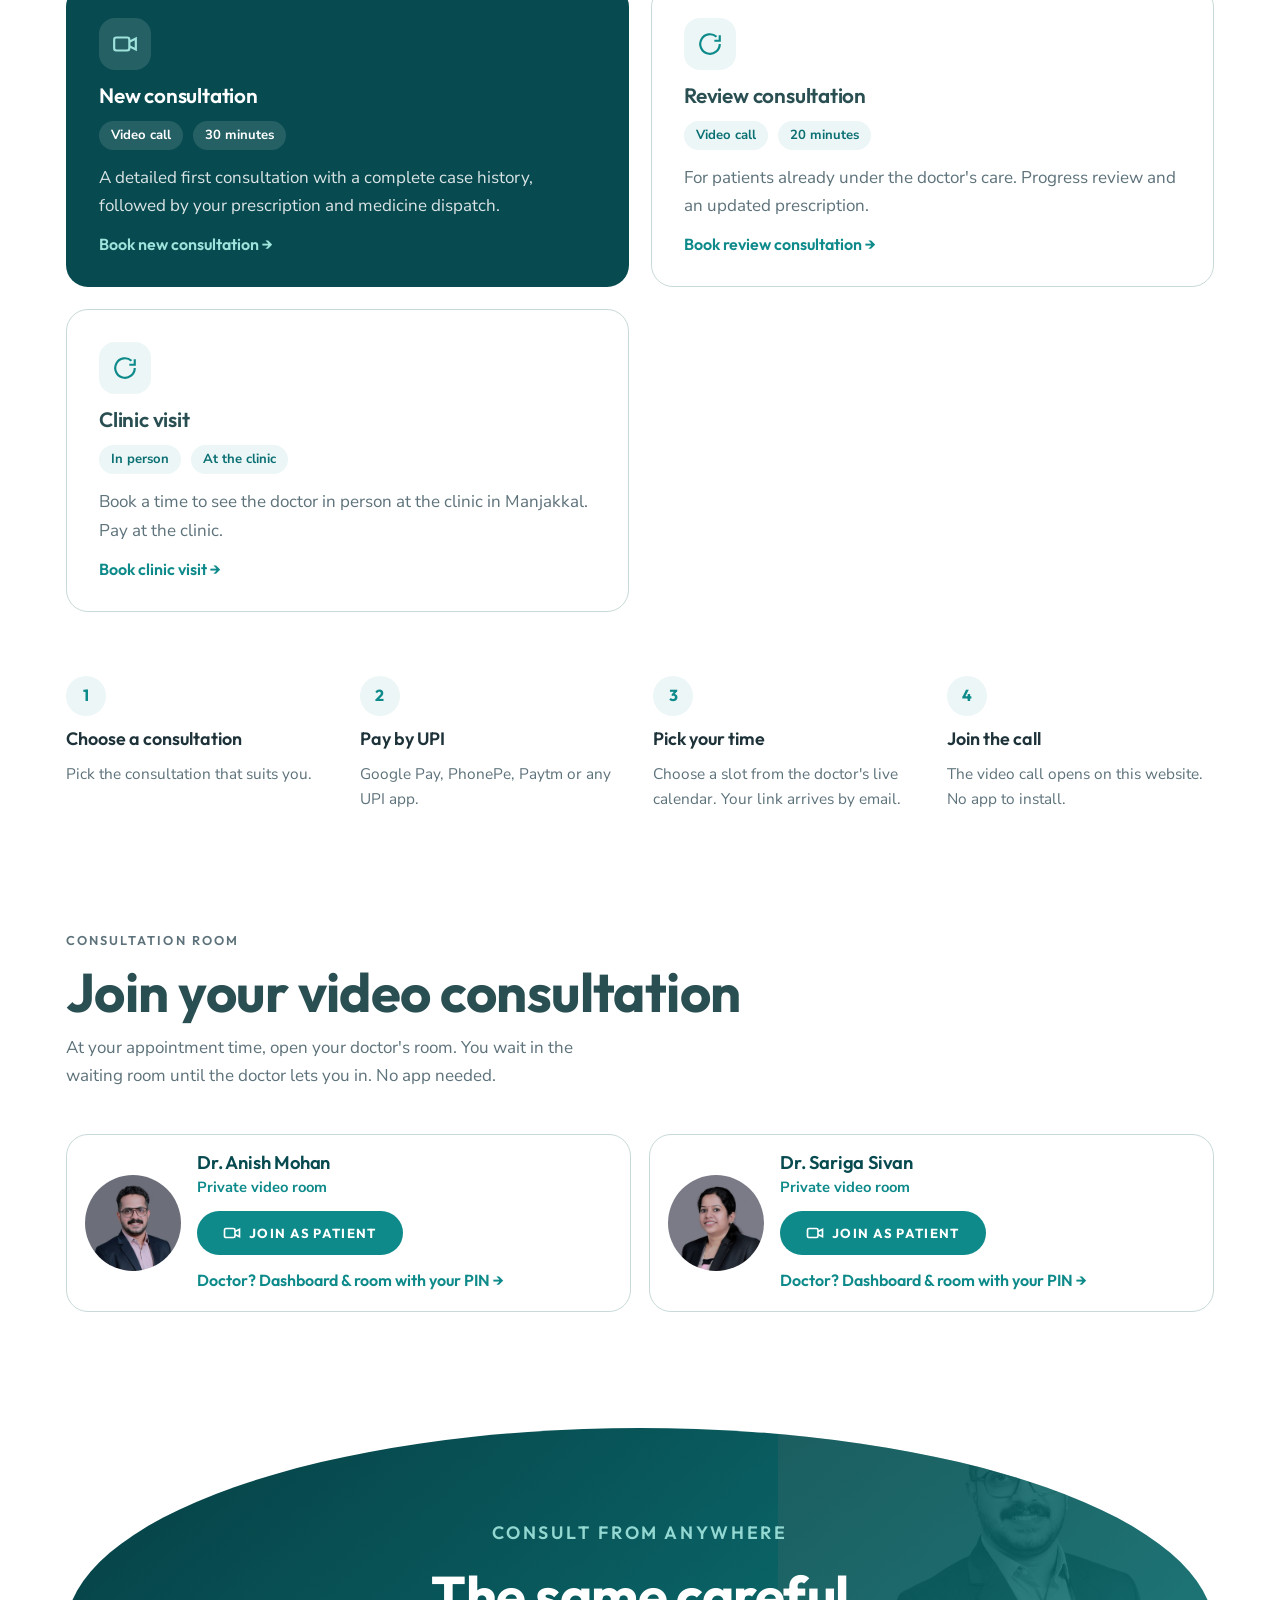
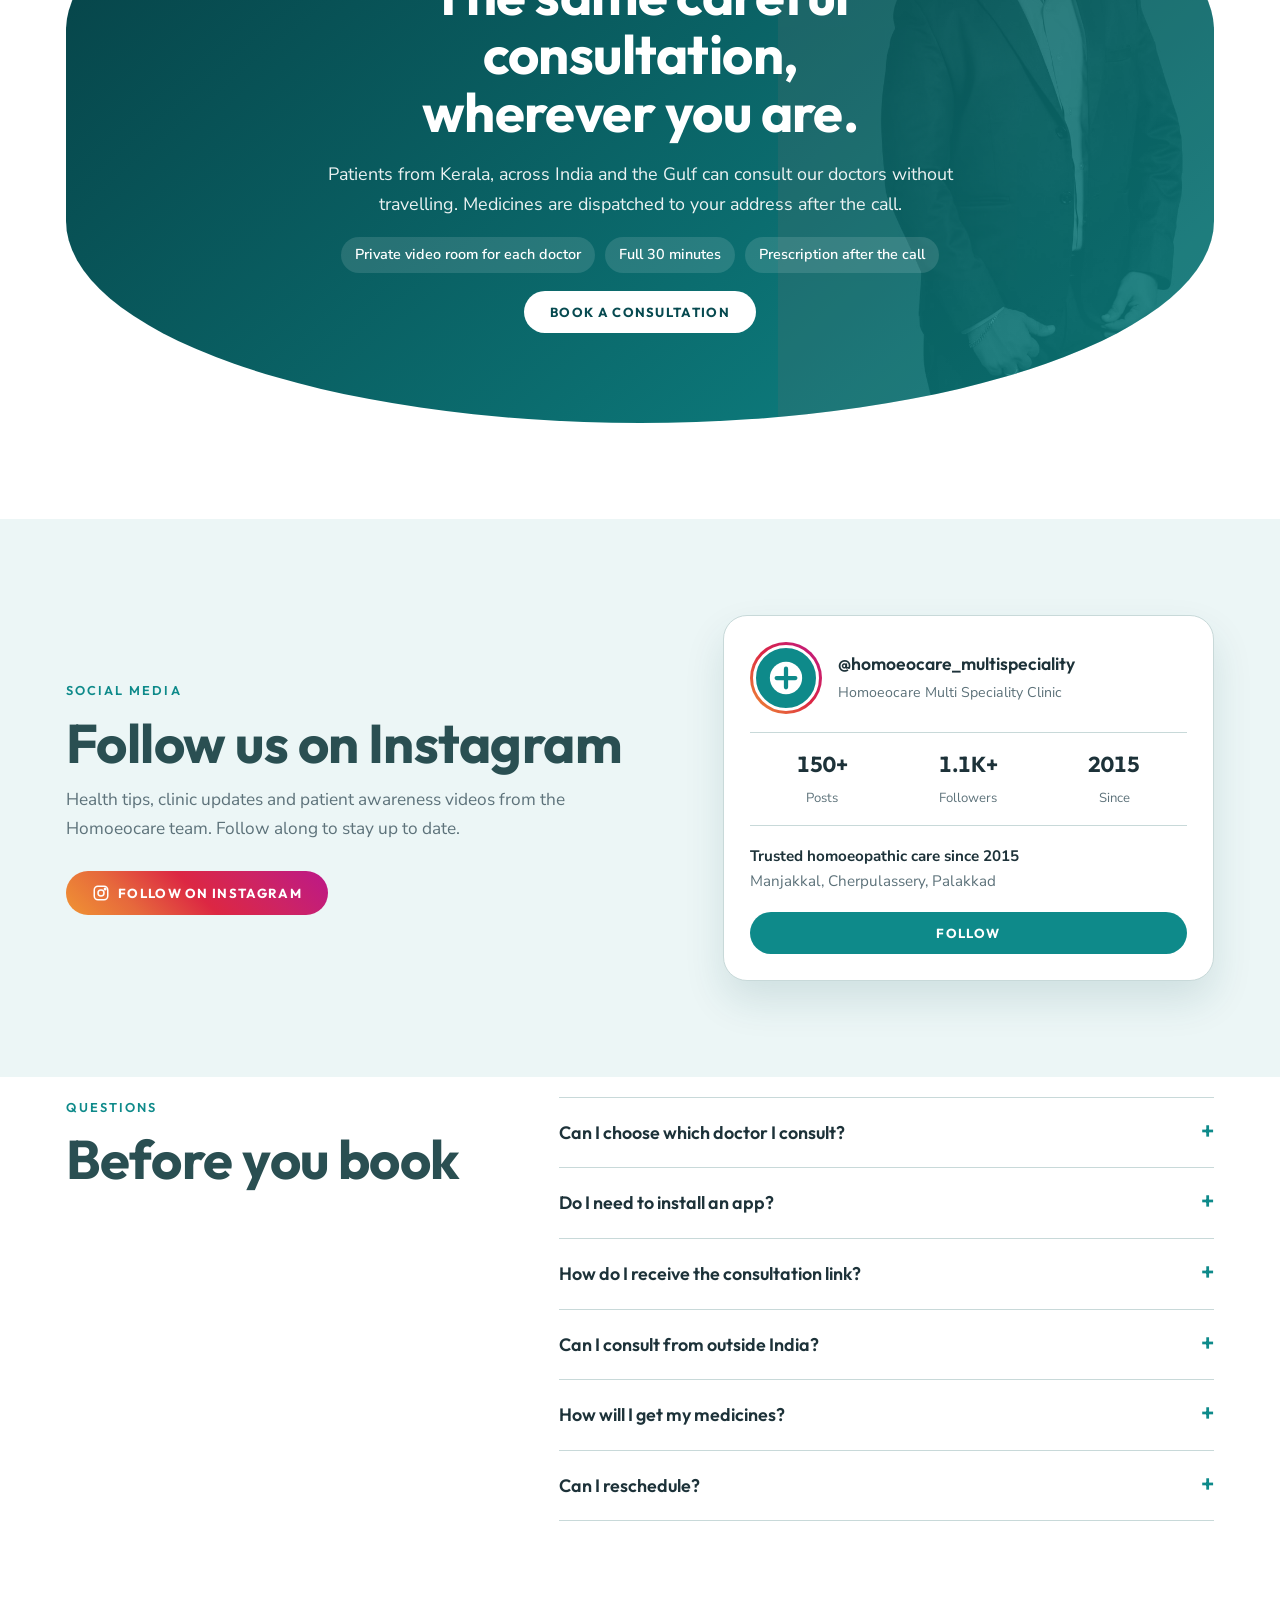
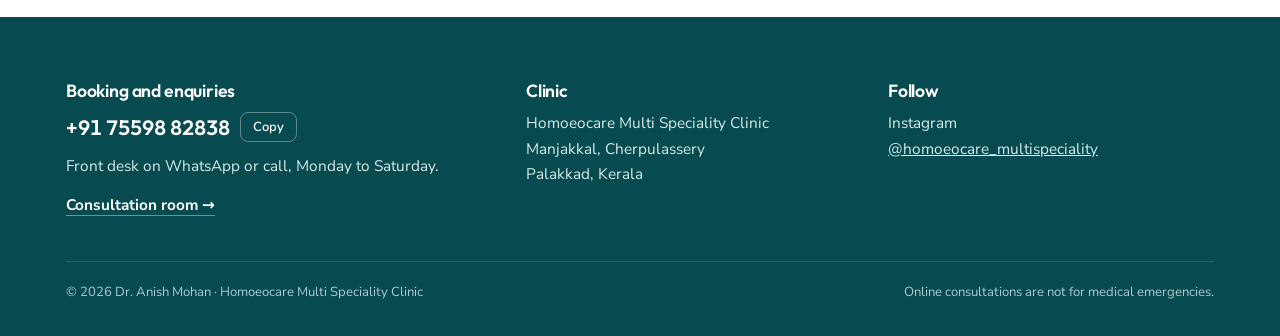
==== commit d4d45022: "Google: verification, sitemap, robots, search details" ====
--- a/index.html
+++ b/index.html
@@ -3,8 +3,17 @@
 <head>
 <meta charset="utf-8">
 <meta name="viewport" content="width=device-width, initial-scale=1, viewport-fit=cover">
-<title>Online Clinic</title>
-<meta name="description" content="Book an online video consultation.">
+<title>Homoeocare Multi Speciality Clinic | Online Consultations</title>
+<meta name="description" content="Homoeocare Multi Speciality Clinic, Cherpulassery. Book a private online video consultation with Dr. Anish Mohan or Dr. Sariga Sivan.">
+<link rel="canonical" href="https://homoeocareonline.com/">
+<meta property="og:type" content="website">
+<meta property="og:url" content="https://homoeocareonline.com/">
+<meta property="og:title" content="Homoeocare Multi Speciality Clinic | Online Consultations">
+<meta property="og:description" content="Private online video consultations with Dr. Anish Mohan and Dr. Sariga Sivan, Homoeocare Multi Speciality Clinic, Cherpulassery.">
+<meta property="og:image" content="https://homoeocareonline.com/dr-anish.jpg">
+<script type="application/ld+json">
+{"@context":"https://schema.org","@type":"MedicalClinic","name":"Homoeocare Multi Speciality Clinic","url":"https://homoeocareonline.com/","telephone":"+91 75598 82838","image":"https://homoeocareonline.com/dr-anish.jpg","address":{"@type":"PostalAddress","streetAddress":"Opp. BPCL Petrol Pump, Manjakkal","addressLocality":"Cherpulassery","addressRegion":"Kerala","postalCode":"679503","addressCountry":"IN"},"geo":{"@type":"GeoCoordinates","latitude":10.874368,"longitude":76.2967026},"sameAs":["https://www.instagram.com/homoeocare_multispeciality/"],"employee":[{"@type":"Physician","name":"Dr. Anish Mohan"},{"@type":"Physician","name":"Dr. Sariga Sivan"}]}
+</script>
 <style>:root{padding-top:env(safe-area-inset-top,0px);padding-bottom:env(safe-area-inset-bottom,0px)}body{margin:0}img{max-width:100%}[hidden]{display:none!important}</style>
 <link rel="preconnect" href="https://fonts.googleapis.com">
 <link rel="stylesheet" href="https://fonts.googleapis.com/css2?family=Outfit:wght@500;600;700;800&family=Nunito+Sans:opsz,wght@6..12,400;6..12,600;6..12,700&display=swap">
--- a/style.css
+++ b/style.css
@@ -310,3 +310,27 @@
 .doc-card p{margin:6px 0 12px;color:var(--muted)}
 .doc-opt{justify-content:flex-start!important;gap:12px;text-align:left}
 .doc-opt img{width:48px;height:48px;border-radius:50%;object-fit:cover}
+
+/* consultation room section */
+.room-sec{padding-top:10px}
+.room-card{align-items:center}
+.room-acts{display:flex;flex-wrap:wrap;align-items:center;gap:12px 18px;margin-top:12px}
+.room-acts .btn{gap:8px}
+.foot-room{color:#fff;font-weight:700;text-decoration:none;border-bottom:1px solid rgba(255,255,255,.4)}
+.foot-room:hover{border-color:#fff}
+.links a,.navbtns .btn{white-space:nowrap}
+
+/* two doctors in the hero */
+.hero h1.duo{font-size:clamp(2.5rem,5.2vw,4.3rem);line-height:1.04}
+.hero h1.duo em{font-style:normal;color:var(--sky)}
+.portrait.duo{aspect-ratio:560/540;width:min(560px,100%)}
+.duo .arch{position:absolute;margin:0;overflow:hidden;border-radius:999px 999px 30px 30px;background:#6c6e79;box-shadow:0 30px 60px rgba(0,0,0,.35);border:6px solid rgba(255,255,255,.14)}
+.duo .arch img{width:100%;height:100%;object-fit:cover;object-position:50% 14%;display:block;transition:transform .8s cubic-bezier(.2,.8,.2,1)}
+.duo .arch:hover img{transform:scale(1.05)}
+.duo .a1{left:0;bottom:0;width:56%;height:90%;z-index:2}
+.duo .a2{right:0;top:0;width:50%;height:80%}
+.duo figcaption{position:absolute;left:10px;right:10px;bottom:12px;background:rgba(255,255,255,.95);color:var(--brand-deep);border-radius:16px;padding:8px 12px;text-align:center;box-shadow:0 8px 20px rgba(0,0,0,.2)}
+.duo figcaption b{display:block;font-family:var(--display);font-size:1rem;line-height:1.2}
+.duo figcaption span{font-size:.76rem;color:#3f5d6b}
+.portrait.duo .badge{left:auto;right:-2%;bottom:2%;z-index:3}
+@media (max-width:520px){.duo figcaption{padding:6px 8px}.duo figcaption b{font-size:.86rem}.duo figcaption span{font-size:.68rem}}
